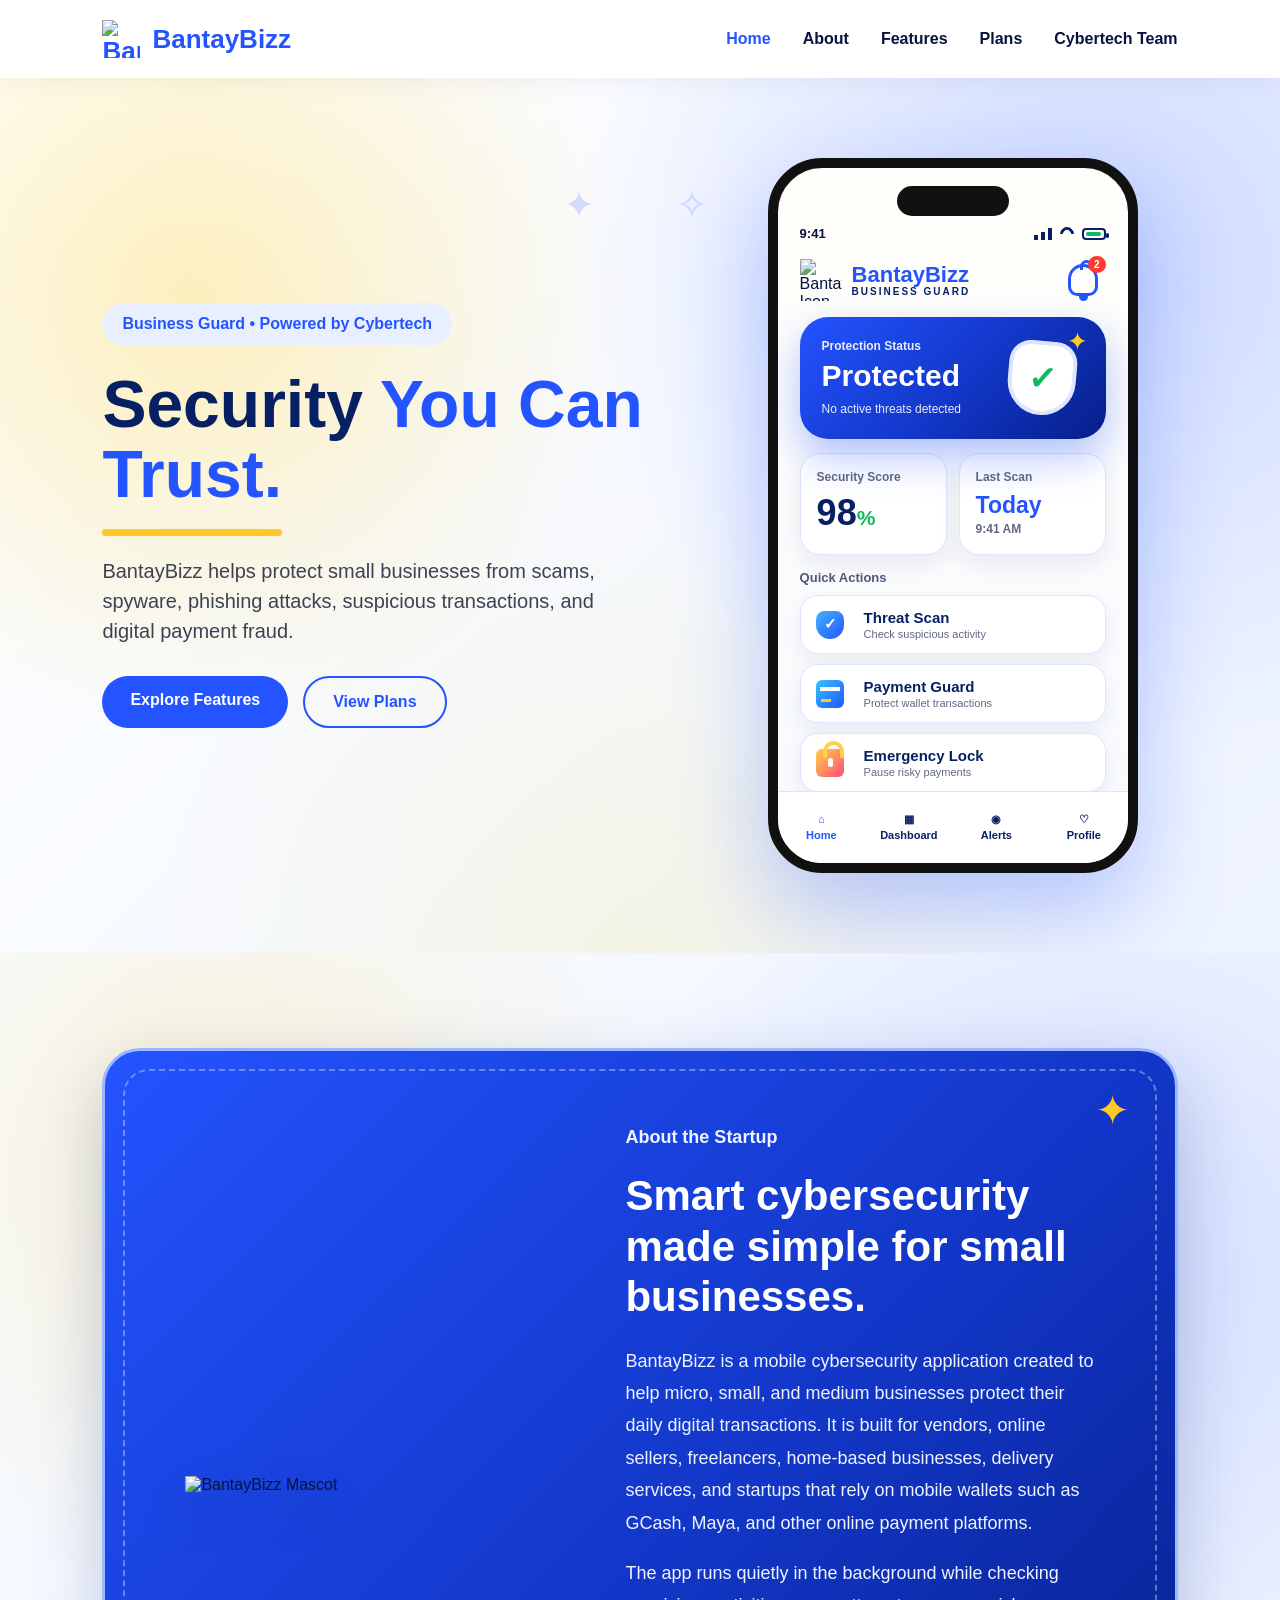
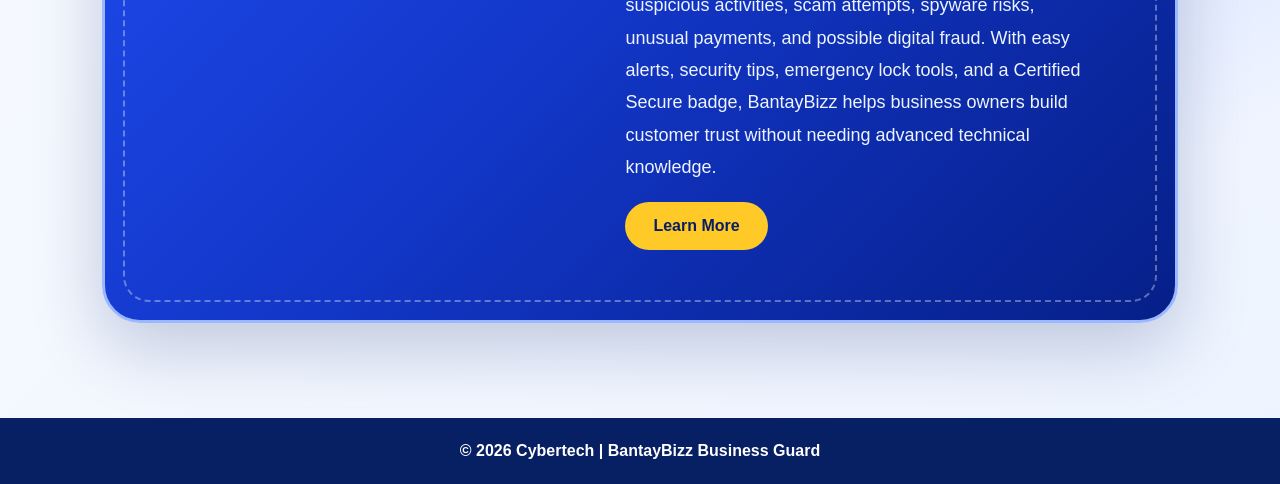
==== index.html @ c8e2ccb4 "Add files via upload" ====
<!DOCTYPE html>
<html lang="en">

<head>
    <meta charset="UTF-8" />
    <meta name="viewport" content="width=device-width, initial-scale=1.0" />
    <title>BantayBizz | Cybertech</title>
    <link rel="stylesheet" href="style.css?v=10" />
</head>

<body>

    <header>
        <nav class="navbar">
            <a href="index.html" class="brand">
                <img src="pics/app_icon.png" alt="BantayBizz Icon">
                <span>BantayBizz</span>
            </a>

            <ul class="nav-links">
                <li><a href="index.html" class="active">Home</a></li>
                <li><a href="about.html">About</a></li>
                <li><a href="features.html">Features</a></li>
                <li><a href="plans.html">Plans</a></li>
                <li><a href="cybertech.html">Cybertech Team</a></li>
            </ul>
        </nav>
    </header>

    <main>

        <section class="hero">
            <div class="hero-text">
                <p class="badge">Business Guard • Powered by Cybertech</p>

                <h1>Security <span>You Can Trust.</span></h1>

                <p class="description">
                    BantayBizz helps protect small businesses from scams, spyware,
                    phishing attacks, suspicious transactions, and digital payment fraud.
                </p>

                <div class="buttons">
                    <a href="features.html" class="btn primary">Explore Features</a>
                    <a href="plans.html" class="btn secondary">View Plans</a>
                </div>
            </div>

            <div class="hero-phone">
                <div class="iphone">
                    <div class="dynamic-island"></div>

                    <div class="phone-status">
                        <span>9:41</span>
                        <div class="status-icons">
                            <span class="signal"></span>
                            <span class="wifi"></span>
                            <span class="battery"></span>
                        </div>
                    </div>

                    <div class="app-logo">
                        <img src="pics/app_icon.png" alt="BantayBizz Icon">
                        <div>
                            <h3>BantayBizz</h3>
                            <p>Business Guard</p>
                        </div>
                        <span class="phone-bell"><b>2</b></span>
                    </div>

                    <div class="secure-card">
                        <div>
                            <p>Protection Status</p>
                            <h2>Protected</h2>
                            <span>No active threats detected</span>
                        </div>
                        <div class="shield-icon">✓</div>
                    </div>

                    <div class="score-row">
                        <div class="score-card">
                            <p>Security Score</p>
                            <h2>98<span>%</span></h2>
                        </div>

                        <div class="scan-card">
                            <p>Last Scan</p>
                            <h3>Today</h3>
                            <span>9:41 AM</span>
                        </div>
                    </div>

                    <p class="quick-label">Quick Actions</p>

                    <div class="action-list">
                        <div class="action-item">
                            <span class="icon shield-mini"></span>
                            <div>
                                <h4>Threat Scan</h4>
                                <p>Check suspicious activity</p>
                            </div>
                        </div>

                        <div class="action-item">
                            <span class="icon card-mini"></span>
                            <div>
                                <h4>Payment Guard</h4>
                                <p>Protect wallet transactions</p>
                            </div>
                        </div>

                        <div class="action-item">
                            <span class="icon lock-mini"></span>
                            <div>
                                <h4>Emergency Lock</h4>
                                <p>Pause risky payments</p>
                            </div>
                        </div>
                    </div>

                    <div class="trust-card">
                        <div>
                            <h3>Certified Secure</h3>
                            <p>Your shop is verified for safer customer transactions.</p>
                        </div>
                        <img src="pics/mascot.png" alt="Mascot">
                    </div>

                    <div class="phone-nav">
                        <span class="active">⌂<br>Home</span>
                        <span>▦<br>Dashboard</span>
                        <span>◉<br>Alerts</span>
                        <span>♡<br>Profile</span>
                    </div>
                </div>
            </div>
        </section>

        <section class="info-section">
            <div class="doodle-box">
                <div class="mascot-side">
                    <img src="pics/mascot.png" alt="BantayBizz Mascot">
                </div>

                <div class="text-side">
                    <p class="section-label">About the Startup</p>

                    <h2>Smart cybersecurity made simple for small businesses.</h2>

                    <p>
                        BantayBizz is a mobile cybersecurity application created to help micro,
                        small, and medium businesses protect their daily digital transactions.
                        It is built for vendors, online sellers, freelancers, home-based businesses,
                        delivery services, and startups that rely on mobile wallets such as GCash,
                        Maya, and other online payment platforms.
                    </p>

                    <p>
                        The app runs quietly in the background while checking suspicious activities,
                        scam attempts, spyware risks, unusual payments, and possible digital fraud.
                        With easy alerts, security tips, emergency lock tools, and a Certified Secure
                        badge, BantayBizz helps business owners build customer trust without needing
                        advanced technical knowledge.
                    </p>

                    <a href="about.html" class="btn light-btn">Learn More</a>
                </div>
            </div>
        </section>

    </main>

    <footer>
        <p>© 2026 Cybertech | BantayBizz Business Guard</p>
    </footer>

</body>

</html>
---- style.css ----
* {
    margin: 0;
    padding: 0;
    box-sizing: border-box;
    font-family: "Trebuchet MS", Arial, sans-serif;
}

:root {
    --blue: #2454ff;
    --blue2: #1236c7;
    --dark: #071f63;
    --yellow: #ffc928;
    --text: #07133f;
    --green: #10b861;
}

body {
    color: var(--text);
    background: #f8fbff;
}

header {
    background: white;
    box-shadow: 0 4px 25px rgba(0, 0, 0, 0.05);
    position: sticky;
    top: 0;
    z-index: 99;
}

.navbar {
    width: 84%;
    height: 78px;
    margin: auto;
    display: flex;
    align-items: center;
    justify-content: space-between;
}

.brand {
    text-decoration: none;
    color: var(--blue);
    font-size: 26px;
    font-weight: 900;
    display: flex;
    align-items: center;
    gap: 12px;
}

.brand img {
    width: 38px;
    height: 38px;
    object-fit: contain;
}

.nav-links {
    display: flex;
    list-style: none;
    gap: 32px;
}

.nav-links a {
    text-decoration: none;
    color: var(--text);
    font-weight: 900;
}

.nav-links a:hover,
.nav-links .active {
    color: var(--blue);
}

.hero {
    width: 100%;
    min-height: 88vh;
    display: grid;
    grid-template-columns: minmax(0, 1fr) 450px;
    align-items: center;
    gap: 80px;
    padding: 80px 8%;
    background:
        radial-gradient(circle at 15% 25%, rgba(255, 200, 0, 0.26), transparent 35%),
        radial-gradient(circle at 85% 20%, rgba(36, 84, 255, 0.2), transparent 40%),
        radial-gradient(circle at 50% 100%, rgba(255, 215, 0, 0.1), transparent 45%),
        linear-gradient(135deg, #ffffff 0%, #f7faff 45%, #edf3ff 100%);
    position: relative;
    overflow: hidden;
}

.hero::before {
    content: "✦  ✧  ✦";
    position: absolute;
    top: 105px;
    left: 44%;
    color: rgba(36, 84, 255, 0.18);
    font-size: 38px;
    letter-spacing: 35px;
}

.badge {
    display: inline-block;
    background: #e8efff;
    color: var(--blue);
    padding: 12px 20px;
    border-radius: 40px;
    font-weight: 900;
    margin-bottom: 25px;
}

.hero h1 {
    font-size: 66px;
    line-height: 1.05;
    color: var(--dark);
    margin-bottom: 20px;
}

.hero h1 span {
    color: var(--blue);
}

.hero h1::after {
    content: "";
    display: block;
    width: 180px;
    height: 7px;
    background: var(--yellow);
    border-radius: 20px;
    margin-top: 20px;
}

.description {
    max-width: 560px;
    font-size: 20px;
    line-height: 1.5;
    color: #3d4253;
    margin-bottom: 30px;
}

.buttons {
    display: flex;
    gap: 15px;
}

.btn {
    text-decoration: none;
    padding: 15px 28px;
    border-radius: 40px;
    font-weight: 900;
    display: inline-block;
}

.primary {
    background: var(--blue);
    color: white;
}

.secondary {
    border: 2px solid var(--blue);
    color: var(--blue);
}

.light-btn {
    background: var(--yellow);
    color: var(--dark);
}

.hero-phone {
    display: flex;
    justify-content: center;
    align-items: center;
}

.iphone {
    width: 370px;
    height: 715px;
    background: linear-gradient(180deg, #fffefa 0%, #f7faff 100%);
    border: 10px solid #111;
    border-radius: 54px;
    padding: 58px 22px 82px;
    position: relative;
    overflow: hidden;
    box-shadow: 0 38px 90px rgba(36, 84, 255, 0.30);
}

.dynamic-island {
    position: absolute;
    top: 18px;
    left: 50%;
    transform: translateX(-50%);
    width: 112px;
    height: 30px;
    background: #111;
    border-radius: 40px;
    z-index: 5;
}

.phone-status {
    display: flex;
    justify-content: space-between;
    font-size: 13px;
    font-weight: 900;
    margin-bottom: 18px;
}

.status-icons {
    display: flex;
    align-items: center;
    gap: 8px;
}

.signal {
    width: 18px;
    height: 12px;
    background:
        linear-gradient(var(--dark), var(--dark)) 0 7px/4px 5px no-repeat,
        linear-gradient(var(--dark), var(--dark)) 7px 4px/4px 8px no-repeat,
        linear-gradient(var(--dark), var(--dark)) 14px 0/4px 12px no-repeat;
}

.wifi {
    width: 14px;
    height: 14px;
    border: 3px solid var(--dark);
    border-left-color: transparent;
    border-bottom-color: transparent;
    border-radius: 50%;
    transform: rotate(-45deg);
}

.battery {
    width: 24px;
    height: 12px;
    border: 2px solid var(--dark);
    border-radius: 4px;
    position: relative;
}

.battery::before {
    content: "";
    position: absolute;
    right: -5px;
    top: 3px;
    width: 3px;
    height: 5px;
    background: var(--dark);
    border-radius: 2px;
}

.battery::after {
    content: "";
    position: absolute;
    left: 2px;
    top: 2px;
    width: 15px;
    height: 4px;
    background: var(--green);
    border-radius: 2px;
}

.app-logo {
    display: grid;
    grid-template-columns: 42px 1fr 38px;
    align-items: center;
    gap: 10px;
    margin-bottom: 16px;
}

.app-logo img {
    width: 42px;
    height: 42px;
    object-fit: contain;
}

.app-logo h3 {
    color: var(--blue);
    font-size: 22px;
    line-height: 1;
}

.app-logo p {
    color: var(--dark);
    font-size: 10px;
    font-weight: 900;
    letter-spacing: 2px;
    text-transform: uppercase;
}

.phone-bell {
    position: relative;
    width: 30px;
    height: 32px;
    border: 3px solid var(--blue);
    border-radius: 16px 16px 10px 10px;
    display: inline-block;
}

.phone-bell::before {
    content: "";
    position: absolute;
    top: -7px;
    left: 9px;
    width: 7px;
    height: 7px;
    border: 3px solid var(--blue);
    border-bottom: 0;
    border-radius: 10px 10px 0 0;
}

.phone-bell::after {
    content: "";
    position: absolute;
    bottom: -8px;
    left: 8px;
    width: 9px;
    height: 5px;
    background: var(--blue);
    border-radius: 0 0 8px 8px;
}

.phone-bell b {
    position: absolute;
    top: -11px;
    right: -11px;
    background: #ff3b30;
    color: white;
    font-size: 10px;
    padding: 3px 6px;
    border-radius: 50%;
    z-index: 4;
}

.secure-card {
    background: linear-gradient(135deg, #2454ff 0%, #1236c7 55%, #061f88 100%);
    color: white;
    border-radius: 28px;
    padding: 22px;
    display: grid;
    grid-template-columns: 1fr 76px;
    align-items: center;
    gap: 12px;
    box-shadow: 0 18px 40px rgba(36, 84, 255, 0.35);
    margin-bottom: 14px;
    position: relative;
    overflow: hidden;
}

.secure-card::after {
    content: "✦";
    position: absolute;
    right: 18px;
    top: 10px;
    color: var(--yellow);
    font-size: 25px;
}

.secure-card p {
    font-size: 12px;
    opacity: 0.9;
    font-weight: 900;
}

.secure-card h2 {
    font-size: 30px;
    margin: 6px 0;
}

.secure-card span {
    font-size: 12px;
    opacity: 0.9;
}

.shield-icon {
    width: 68px;
    height: 74px;
    background: white;
    color: var(--green);
    border-radius: 24px 24px 38px 38px;
    display: flex;
    align-items: center;
    justify-content: center;
    font-size: 34px;
    font-weight: 900;
    transform: rotate(5deg);
    box-shadow: inset 0 0 0 4px rgba(36, 84, 255, 0.15);
}

.score-row {
    display: grid;
    grid-template-columns: 1fr 1fr;
    gap: 12px;
    margin-bottom: 15px;
}

.score-card,
.scan-card {
    background: white;
    border: 1px solid #dce6ff;
    border-radius: 20px;
    padding: 16px;
    min-height: 102px;
    box-shadow: 0 10px 25px rgba(7, 31, 99, 0.08);
}

.score-card p,
.scan-card p {
    color: #606980;
    font-size: 12px;
    font-weight: 900;
    margin-bottom: 8px;
}

.score-card h2 {
    color: var(--dark);
    font-size: 36px;
}

.score-card h2 span {
    color: var(--green);
    font-size: 21px;
}

.scan-card h3 {
    color: var(--blue);
    font-size: 23px;
}

.scan-card span {
    color: #606980;
    font-size: 12px;
    font-weight: 700;
}

.quick-label {
    color: #4f5874;
    font-size: 13px;
    font-weight: 900;
    margin-bottom: 10px;
}

.action-list {
    display: grid;
    gap: 10px;
    margin-bottom: 13px;
}

.action-item {
    background: white;
    border: 1px solid #dce6ff;
    border-radius: 18px;
    padding: 13px 15px;
    display: grid;
    grid-template-columns: 38px 1fr;
    gap: 10px;
    align-items: center;
    box-shadow: 0 8px 22px rgba(7, 31, 99, 0.07);
}

.action-item h4 {
    color: var(--dark);
    font-size: 15px;
}

.action-item p {
    color: #606980;
    font-size: 11px;
    margin-top: 2px;
}

.icon {
    width: 28px;
    height: 28px;
    display: inline-block;
    position: relative;
}

.shield-mini {
    background: linear-gradient(135deg, #43b3ff, #2454ff);
    border-radius: 9px 9px 15px 15px;
}

.shield-mini::after {
    content: "✓";
    color: white;
    font-size: 15px;
    font-weight: 900;
    position: absolute;
    left: 8px;
    top: 4px;
}

.card-mini {
    background: linear-gradient(135deg, #32c5ff, #2454ff);
    border-radius: 6px;
}

.card-mini::before {
    content: "";
    position: absolute;
    left: 4px;
    right: 4px;
    top: 7px;
    height: 4px;
    background: white;
}

.card-mini::after {
    content: "";
    position: absolute;
    left: 5px;
    bottom: 6px;
    width: 10px;
    height: 3px;
    background: var(--yellow);
}

.lock-mini {
    background: linear-gradient(135deg, #ffcf4a, #ff4e7a);
    border-radius: 6px;
}

.lock-mini::before {
    content: "";
    position: absolute;
    left: 7px;
    top: -8px;
    width: 13px;
    height: 13px;
    border: 4px solid #ffcf4a;
    border-bottom: 0;
    border-radius: 14px 14px 0 0;
}

.lock-mini::after {
    content: "";
    position: absolute;
    left: 12px;
    top: 9px;
    width: 5px;
    height: 9px;
    background: white;
    border-radius: 4px;
}

.trust-card {
    background: linear-gradient(135deg, #fff7d8, #eaf1ff);
    border: 1px solid #ffe28a;
    border-radius: 22px;
    padding: 14px;
    display: grid;
    grid-template-columns: 1fr 65px;
    gap: 10px;
    align-items: center;
}

.trust-card h3 {
    color: var(--dark);
    font-size: 17px;
}

.trust-card p {
    color: #5f6680;
    font-size: 12px;
    margin-top: 4px;
}

.trust-card img {
    width: 65px;
    height: 65px;
    object-fit: contain;
}

.phone-nav {
    position: absolute;
    left: 0;
    right: 0;
    bottom: 0;
    height: 72px;
    background: white;
    border-top: 1px solid #dbe5ff;
    display: grid;
    grid-template-columns: repeat(4, 1fr);
    align-items: center;
}

.phone-nav span {
    text-align: center;
    font-size: 11px;
    font-weight: 900;
    color: var(--dark);
    line-height: 1.4;
}

.phone-nav .active {
    color: var(--blue);
}

.info-section {
    width: 100%;
    padding: 95px 8%;
    background:
        radial-gradient(circle at 18% 20%, rgba(255, 201, 40, 0.18), transparent 32%),
        radial-gradient(circle at 85% 30%, rgba(36, 84, 255, 0.16), transparent 38%),
        linear-gradient(135deg, #f8fbff, #eef4ff);
}

.doodle-box {
    background: linear-gradient(135deg, #2454ff 0%, #1236c7 55%, #061f88 100%);
    border: 3px solid #9bb7ff;
    border-radius: 38px;
    padding: 70px 80px;
    display: grid;
    grid-template-columns: 370px 1fr;
    gap: 70px;
    align-items: center;
    box-shadow: 0 25px 70px rgba(7, 31, 99, 0.22);
    position: relative;
    overflow: hidden;
}

.doodle-box::after {
    content: "";
    position: absolute;
    inset: 18px;
    border: 2px dashed rgba(255, 255, 255, 0.35);
    border-radius: 26px;
    pointer-events: none;
}

.doodle-box::before {
    content: "✦";
    position: absolute;
    top: 35px;
    right: 45px;
    color: var(--yellow);
    font-size: 42px;
}

.mascot-side img {
    width: 365px;
    max-width: 100%;
    display: block;
    filter: drop-shadow(0 18px 25px rgba(0, 0, 0, 0.22));
}

.text-side {
    position: relative;
    z-index: 2;
}

.section-label {
    color: var(--yellow);
    font-weight: 900;
    margin-bottom: 12px;
}

.text-side h2 {
    font-size: 42px;
    line-height: 1.2;
    color: white;
    margin-bottom: 22px;
}

.text-side p {
    font-size: 18px;
    line-height: 1.8;
    color: #eef4ff;
    margin-bottom: 18px;
}

footer {
    background: var(--dark);
    color: white;
    text-align: center;
    padding: 24px;
    font-weight: 700;
}

@media (max-width: 950px) {
    .nav-links {
        display: none;
    }

    .hero {
        grid-template-columns: 1fr;
        text-align: center;
        padding: 55px 7%;
    }

    .hero h1 {
        font-size: 45px;
    }

    .hero h1::after {
        margin-left: auto;
        margin-right: auto;
    }

    .buttons {
        justify-content: center;
    }

    .doodle-box {
        grid-template-columns: 1fr;
        text-align: center;
        padding: 40px;
    }

    .mascot-side img {
        margin: auto;
    }
}

/* ABOUT PAGE */

.about-hero {
    min-height: 82vh;
    padding: 90px 8%;
    display: grid;
    grid-template-columns: 1fr 480px;
    gap: 70px;
    align-items: center;
    background:
        radial-gradient(circle at 15% 25%, rgba(255, 201, 40, 0.22), transparent 35%),
        radial-gradient(circle at 85% 15%, rgba(36, 84, 255, 0.18), transparent 38%),
        linear-gradient(135deg, #ffffff, #eef4ff);
}

.about-hero-text h1 {
    font-size: 58px;
    line-height: 1.08;
    color: var(--dark);
    margin-bottom: 22px;
}

.about-hero-text p {
    font-size: 20px;
    line-height: 1.7;
    color: #40485f;
    max-width: 720px;
}

.about-hero-img {
    display: flex;
    justify-content: center;
}

.about-hero-img img {
    width: 430px;
    max-width: 100%;
    filter: drop-shadow(0 25px 40px rgba(36, 84, 255, 0.22));
    animation: floatAbout 4s ease-in-out infinite;
}

@keyframes floatAbout {

    0%,
    100% {
        transform: translateY(0);
    }

    50% {
        transform: translateY(-14px);
    }
}

.about-content {
    padding: 90px 8%;
    background: #f8fbff;
}

.about-blue-card {
    background: linear-gradient(135deg, #2454ff, #1236c7 55%, #061f88);
    color: white;
    padding: 65px 75px;
    border-radius: 38px;
    border: 3px solid #9bb7ff;
    box-shadow: 0 25px 70px rgba(7, 31, 99, 0.22);
    position: relative;
    overflow: hidden;
}

.about-blue-card::after {
    content: "";
    position: absolute;
    inset: 18px;
    border: 2px dashed rgba(255, 255, 255, 0.35);
    border-radius: 26px;
    pointer-events: none;
}

.about-blue-card h2 {
    font-size: 42px;
    margin-bottom: 24px;
}

.about-blue-card p {
    color: #eef4ff;
    font-size: 18px;
    line-height: 1.8;
    margin-bottom: 18px;
    position: relative;
    z-index: 2;
}

.why-section {
    padding: 95px 8%;
    text-align: center;
    background:
        radial-gradient(circle at left, rgba(255, 201, 40, 0.18), transparent 35%),
        linear-gradient(135deg, #ffffff, #eef4ff);
}

.center {
    text-align: center;
}

.section-title {
    font-size: 46px;
    color: var(--dark);
    margin: 12px auto 45px;
    max-width: 850px;
}

.three-grid {
    display: grid;
    grid-template-columns: repeat(3, 1fr);
    gap: 28px;
}

.why-card {
    background: white;
    border: 2px solid #dce6ff;
    border-radius: 30px;
    padding: 38px;
    text-align: left;
    box-shadow: 0 18px 45px rgba(7, 31, 99, 0.08);
    transition: 0.3s;
}

.why-card:hover {
    transform: translateY(-10px);
    box-shadow: 0 25px 60px rgba(36, 84, 255, 0.18);
}

.why-card span {
    font-size: 42px;
}

.why-card h3 {
    color: var(--blue);
    font-size: 25px;
    margin: 18px 0 12px;
}

.why-card p {
    color: #4f5874;
    line-height: 1.7;
    font-size: 17px;
}

.yellow-card {
    background: linear-gradient(135deg, #fff7d8, #ffffff);
    border-color: #ffe28a;
}

.target-section {
    padding: 90px 8%;
    background: #f8fbff;
}

.target-box {
    background: white;
    border: 3px solid #d7e5ff;
    border-radius: 35px;
    padding: 60px;
    box-shadow: 0 22px 60px rgba(7, 31, 99, 0.08);
}

.target-box h2 {
    color: var(--dark);
    font-size: 42px;
    margin-bottom: 30px;
}

.target-tags {
    display: flex;
    flex-wrap: wrap;
    gap: 16px;
}

.target-tags span {
    background: #eaf1ff;
    color: var(--blue);
    padding: 14px 22px;
    border-radius: 999px;
    font-weight: 900;
    border: 2px solid #cbdcff;
}

@media (max-width: 950px) {
    .about-hero {
        grid-template-columns: 1fr;
        text-align: center;
    }

    .about-hero-text p {
        margin: auto;
    }

    .three-grid {
        grid-template-columns: 1fr;
    }

    .target-box {
        text-align: center;
    }

    .target-tags {
        justify-content: center;
    }
}

/* ===========================
   FEATURES PAGE
=========================== */

.features-hero {
    display: flex;
    align-items: center;
    justify-content: space-between;
    gap: 80px;

    padding: 110px 10% 90px;

    background:
        radial-gradient(circle at left, #fff4bf 0%, transparent 35%),
        radial-gradient(circle at right, #dfe8ff 0%, transparent 35%),
        #f7faff;
}

.features-hero-text {
    flex: 1;
}

.features-hero-text h1 {
    font-size: 62px;
    line-height: 1.05;
    color: #08266f;
    margin: 18px 0;
    max-width: 560px;
}

.features-hero-text p {
    max-width: 600px;
    color: #43506e;
    font-size: 18px;
    line-height: 1.8;
}

.features-hero-art {
    flex: 1;
    display: flex;
    justify-content: center;
}

.features-hero-art img {
    width: 430px;
    filter: drop-shadow(0 25px 45px rgba(27, 73, 214, .18));
    animation: float 4s ease-in-out infinite;
}

@keyframes float {

    0% {
        transform: translateY(0);
    }

    50% {
        transform: translateY(-14px);
    }

    100% {
        transform: translateY(0);
    }

}


/* ===========================
CAROUSEL
=========================== */

.feature-carousel-section {

    padding: 90px 8%;
    background: #f7faff;

}

.carousel-header {

    display: flex;
    justify-content: space-between;
    align-items: center;
    margin-bottom: 45px;

}

.carousel-header h2 {

    font-size: 42px;
    color: #08266f;

}

.carousel-buttons {

    display: flex;
    gap: 12px;

}

.carousel-buttons button {

    width: 52px;
    height: 52px;

    border: none;
    cursor: pointer;

    border-radius: 50%;

    background: white;

    font-size: 28px;

    color: #2752ff;

    box-shadow: 0 15px 30px rgba(0, 0, 0, .08);

    transition: .25s;

}

.carousel-buttons button:hover {

    background: #2752ff;
    color: white;
    transform: translateY(-3px);

}

.carousel-wrapper {

    overflow: hidden;

}

.features-carousel {

    display: flex;
    gap: 28px;

    overflow-x: auto;

    scroll-behavior: smooth;

    padding-bottom: 20px;

    scrollbar-width: none;

}

.features-carousel::-webkit-scrollbar {

    display: none;

}


/* ===========================
FEATURE CARD
=========================== */

.feature-card {

    min-width: 330px;

    background: white;

    border-radius: 28px;

    padding: 35px;

    box-shadow: 0 20px 45px rgba(34, 73, 190, .08);

    transition: .35s;

    position: relative;

    overflow: hidden;

}

.feature-card::before {

    content: "";

    position: absolute;

    left: 0;
    top: 0;

    height: 6px;
    width: 100%;

    background: linear-gradient(90deg, #2752ff, #ffd54d);

}

.feature-card:hover {

    transform: translateY(-12px);

    box-shadow: 0 35px 60px rgba(39, 82, 255, .18);

}

.feature-icon {

    width: 74px;
    height: 74px;

    display: flex;
    justify-content: center;
    align-items: center;

    border-radius: 22px;

    font-size: 34px;

    background: #fff9e6;

    margin-bottom: 25px;

}

.feature-card h3 {

    font-size: 30px;

    color: #08266f;

    margin-bottom: 16px;

}

.feature-card p {

    color: #56637d;

    font-size: 17px;

    line-height: 1.8;

}


/* ===========================
TIMELINE
=========================== */

.timeline-section {

    padding: 100px 8%;

    background: white;

    text-align: center;

}

.timeline {

    display: flex;

    justify-content: center;

    align-items: flex-start;

    margin-top: 70px;

    gap: 22px;

    flex-wrap: wrap;

}

.step {

    width: 220px;

}

.circle {

    width: 70px;
    height: 70px;

    margin: auto;

    border-radius: 50%;

    display: flex;

    justify-content: center;
    align-items: center;

    background: linear-gradient(135deg, #2752ff, #003ec9);

    color: white;

    font-size: 24px;

    font-weight: 700;

    margin-bottom: 20px;

    box-shadow: 0 15px 30px rgba(39, 82, 255, .25);

}

.step h4 {

    color: #08266f;

    margin-bottom: 12px;

    font-size: 24px;

}

.step p {

    color: #59667f;

    line-height: 1.7;

}

.line {

    width: 65px;

    height: 4px;

    margin-top: 34px;

    background: #ffd54d;

    border-radius: 20px;

}


/* ===========================
CTA
=========================== */

.cta-section {

    margin: 90px auto;

    width: min(1200px, 90%);

    padding: 70px;

    border-radius: 35px;

    text-align: center;

    background: linear-gradient(135deg, #1d4cff, #08266f);

    color: white;

    box-shadow: 0 30px 60px rgba(24, 64, 210, .18);

}

.cta-section h2 {

    font-size: 48px;

    margin-bottom: 20px;

}

.cta-section p {

    font-size: 18px;

    opacity: .95;

    max-width: 700px;

    margin: auto;

    line-height: 1.8;

    margin-bottom: 40px;

}

.cta-btn {

    background: white;

    color: #2752ff;

    padding: 16px 38px;

    border-radius: 40px;

    font-weight: 700;

    text-decoration: none;

    transition: .3s;

    display: inline-block;

}

.cta-btn:hover {

    transform: translateY(-4px);

    background: #ffd54d;

    color: #08266f;

}


/* ===========================
RESPONSIVE
=========================== */

@media(max-width:900px) {

    .features-hero {

        flex-direction: column-reverse;
        text-align: center;
        gap: 40px;

    }

    .features-hero-text h1 {

        font-size: 48px;
        margin: auto;

    }

    .features-hero-text p {

        margin: auto;

    }

    .features-hero-art img {

        width: 320px;

    }

    .carousel-header {

        flex-direction: column;
        gap: 25px;

    }

    .timeline {

        flex-direction: column;

        align-items: center;

    }

    .line {

        display: none;

    }

    .feature-card {

        min-width: 290px;

    }

}

/* =========================
   PLANS PAGE
========================= */

.plans-hero {
    text-align: center;
    padding: 110px 10% 70px;

    background:
        radial-gradient(circle at left, #fff2bb 0%, transparent 35%),
        radial-gradient(circle at right, #dfe8ff 0%, transparent 35%),
        #f7faff;
}

.plans-hero .badge {
    display: inline-block;
    padding: 12px 26px;
    border-radius: 50px;
    background: #eaf0ff;
    color: #2752ff;
    font-weight: 700;
    margin-bottom: 25px;
}

.plans-hero h1 {
    font-size: 64px;
    color: #08266f;
    margin-bottom: 20px;
}

.plans-hero p {
    max-width: 700px;
    margin: auto;
    font-size: 18px;
    line-height: 1.8;
    color: #586684;
}


/* =========================
   PRICING
========================= */

.pricing-section {

    display: grid;

    grid-template-columns: repeat(auto-fit, minmax(330px, 1fr));

    gap: 35px;

    padding: 80px 8%;

    background: #f7faff;

}

.pricing-card {

    background: white;

    border-radius: 35px;

    padding: 45px;

    position: relative;

    box-shadow: 0 25px 60px rgba(20, 55, 180, .08);

    transition: .35s;

    overflow: hidden;

}

.pricing-card::before {

    content: "";

    position: absolute;

    top: 0;
    left: 0;

    width: 100%;
    height: 6px;

    background: linear-gradient(90deg, #2752ff, #ffd54d);

}

.pricing-card:hover {

    transform: translateY(-12px);

    box-shadow: 0 40px 70px rgba(36, 84, 255, .18);

}

.plan-label {

    font-size: 14px;

    letter-spacing: 2px;

    text-transform: uppercase;

    color: #2752ff;

    font-weight: 700;

    margin-bottom: 15px;

}

.pricing-card h2 {

    font-size: 58px;

    color: #08266f;

    margin-bottom: 10px;

}

.pricing-card h2 span {

    font-size: 22px;

    font-weight: 500;

    color: #5d6c8f;

}

.plan-desc {

    color: #586684;

    line-height: 1.8;

    margin-bottom: 25px;

}

.pricing-card ul {

    list-style: none;

    padding: 0;

    margin: 0 0 35px;

}

.pricing-card li {

    padding: 14px 0;

    color: #23345f;

    border-bottom: 1px solid #eef2ff;

}

.pricing-card li::before {

    content: "✔";

    color: #22b455;

    font-weight: bold;

    margin-right: 10px;

}

.plan-btn {

    display: block;

    text-align: center;

    padding: 16px;

    border-radius: 40px;

    text-decoration: none;

    font-weight: 700;

    color: #2752ff;

    border: 2px solid #2752ff;

    transition: .3s;

}

.plan-btn:hover {

    background: #2752ff;

    color: white;

}


/* =========================
FEATURED PLAN
========================= */

.featured-plan {

    transform: scale(1.05);

    background: linear-gradient(180deg, #ffffff, #f7fbff);

    border: 2px solid #2752ff;

}

.featured-plan:hover {

    transform: scale(1.08);

}

.popular-tag {

    position: absolute;

    right: 30px;
    top: 25px;

    padding: 8px 18px;

    border-radius: 30px;

    background: #ffd54d;

    font-weight: 700;

    color: #08266f;

    font-size: 14px;

}

.popular-btn {

    background: #2752ff;

    color: white;

}

.popular-btn:hover {

    background: #123dd4;

}


/* =========================
BOTTOM INFO
========================= */

.plan-note {

    width: min(1250px, 92%);

    margin: 90px auto;

    padding: 65px;

    border-radius: 35px;

    display: flex;

    align-items: center;

    justify-content: space-between;

    gap: 60px;

    background: linear-gradient(135deg, #0f46ff, #08266f);

    color: white;

    box-shadow: 0 35px 70px rgba(17, 57, 214, .18);

}

.plan-note h2 {

    font-size: 42px;

    margin-bottom: 20px;

}

.plan-note p {

    line-height: 1.9;

    font-size: 18px;

    opacity: .95;

    max-width: 700px;

}

.plan-note img {

    width: 260px;

    filter: drop-shadow(0 18px 40px rgba(0, 0, 0, .25));

    animation: float 4s ease-in-out infinite;

}


/* =========================
RESPONSIVE
========================= */

@media(max-width:950px) {

    .plans-hero h1 {

        font-size: 48px;

    }

    .pricing-section {

        grid-template-columns: 1fr;

    }

    .featured-plan {

        transform: none;

    }

    .featured-plan:hover {

        transform: translateY(-10px);

    }

    .plan-note {

        flex-direction: column;

        text-align: center;

        padding: 45px 35px;

    }

    .plan-note img {

        width: 180px;

    }

}

/* CYBERTECH TEAM PAGE */

.team-hero {
    min-height: 82vh;
    padding: 90px 8%;
    display: grid;
    grid-template-columns: 1fr 520px;
    gap: 70px;
    align-items: center;
    background:
        radial-gradient(circle at 15% 25%, rgba(255, 201, 40, 0.24), transparent 35%),
        radial-gradient(circle at 85% 15%, rgba(36, 84, 255, 0.2), transparent 38%),
        linear-gradient(135deg, #ffffff, #eef4ff);
}

.team-hero-text h1 {
    font-size: 62px;
    line-height: 1.08;
    color: var(--dark);
    margin: 20px 0;
}

.team-hero-text p {
    max-width: 700px;
    font-size: 20px;
    line-height: 1.7;
    color: #4f5874;
}

.team-logo-card {
    background: white;
    border: 3px solid #d7e5ff;
    border-radius: 38px;
    padding: 45px;
    box-shadow: 0 25px 70px rgba(7, 31, 99, 0.12);
    position: relative;
}

.team-logo-card::after {
    content: "";
    position: absolute;
    inset: 18px;
    border: 2px dashed rgba(36, 84, 255, 0.22);
    border-radius: 26px;
    pointer-events: none;
}

.team-logo-card img {
    width: 100%;
    display: block;
}

.mission-vision {
    padding: 90px 8%;
    display: grid;
    grid-template-columns: repeat(2, 1fr);
    gap: 30px;
    background: #f8fbff;
}

.mv-card {
    background: linear-gradient(135deg, #2454ff, #1236c7 55%, #061f88);
    color: white;
    border-radius: 35px;
    padding: 50px;
    box-shadow: 0 25px 60px rgba(7, 31, 99, 0.18);
    position: relative;
    overflow: hidden;
}

.mv-card::after {
    content: "";
    position: absolute;
    inset: 15px;
    border: 2px dashed rgba(255, 255, 255, 0.28);
    border-radius: 25px;
    pointer-events: none;
}

.mv-card span {
    font-size: 45px;
}

.mv-card h2 {
    font-size: 36px;
    margin: 18px 0;
}

.mv-card p {
    color: #eef4ff;
    font-size: 18px;
    line-height: 1.8;
}

.why-created {
    width: 84%;
    margin: 80px auto;
    background: white;
    border: 3px solid #d7e5ff;
    border-radius: 38px;
    padding: 65px;
    display: grid;
    grid-template-columns: 1fr 300px;
    gap: 60px;
    align-items: center;
    box-shadow: 0 25px 70px rgba(7, 31, 99, 0.08);
}

.why-created h2 {
    color: var(--dark);
    font-size: 42px;
    margin-bottom: 22px;
}

.why-created p {
    color: #4f5874;
    font-size: 18px;
    line-height: 1.8;
    margin-bottom: 18px;
}

.why-created img {
    width: 290px;
    filter: drop-shadow(0 20px 35px rgba(36, 84, 255, 0.18));
}

.team-section {
    padding: 90px 8%;
    background:
        radial-gradient(circle at left, rgba(255, 201, 40, .18), transparent 35%),
        linear-gradient(135deg, #ffffff, #eef4ff);
    text-align: center;
}

.team-grid {
    margin-top: 45px;
    display: grid;
    grid-template-columns: repeat(4, 1fr);
    gap: 25px;
}

.member-card {
    background: white;
    border: 2px solid #dce6ff;
    border-radius: 30px;
    padding: 35px 25px;
    box-shadow: 0 18px 45px rgba(7, 31, 99, .08);
    transition: .3s;
}

.member-card:hover {
    transform: translateY(-10px);
    box-shadow: 0 28px 60px rgba(36, 84, 255, .18);
    border-color: var(--blue);
}

.member-photo {
    width: 95px;
    height: 95px;
    margin: 0 auto 22px;
    border-radius: 50%;
    background: linear-gradient(135deg, var(--blue), var(--yellow));
    display: flex;
    justify-content: center;
    align-items: center;
    color: white;
    font-size: 28px;
    font-weight: 900;
    box-shadow: 0 14px 30px rgba(36, 84, 255, .22);
}

.member-card h3 {
    color: var(--dark);
    font-size: 20px;
    margin-bottom: 10px;
}

.member-card p {
    color: #4f5874;
    font-weight: 800;
}

@media (max-width: 950px) {

    .team-hero,
    .why-created {
        grid-template-columns: 1fr;
        text-align: center;
    }

    .mission-vision {
        grid-template-columns: 1fr;
    }

    .team-grid {
        grid-template-columns: 1fr;
    }

    .why-created img {
        margin: auto;
    }
}
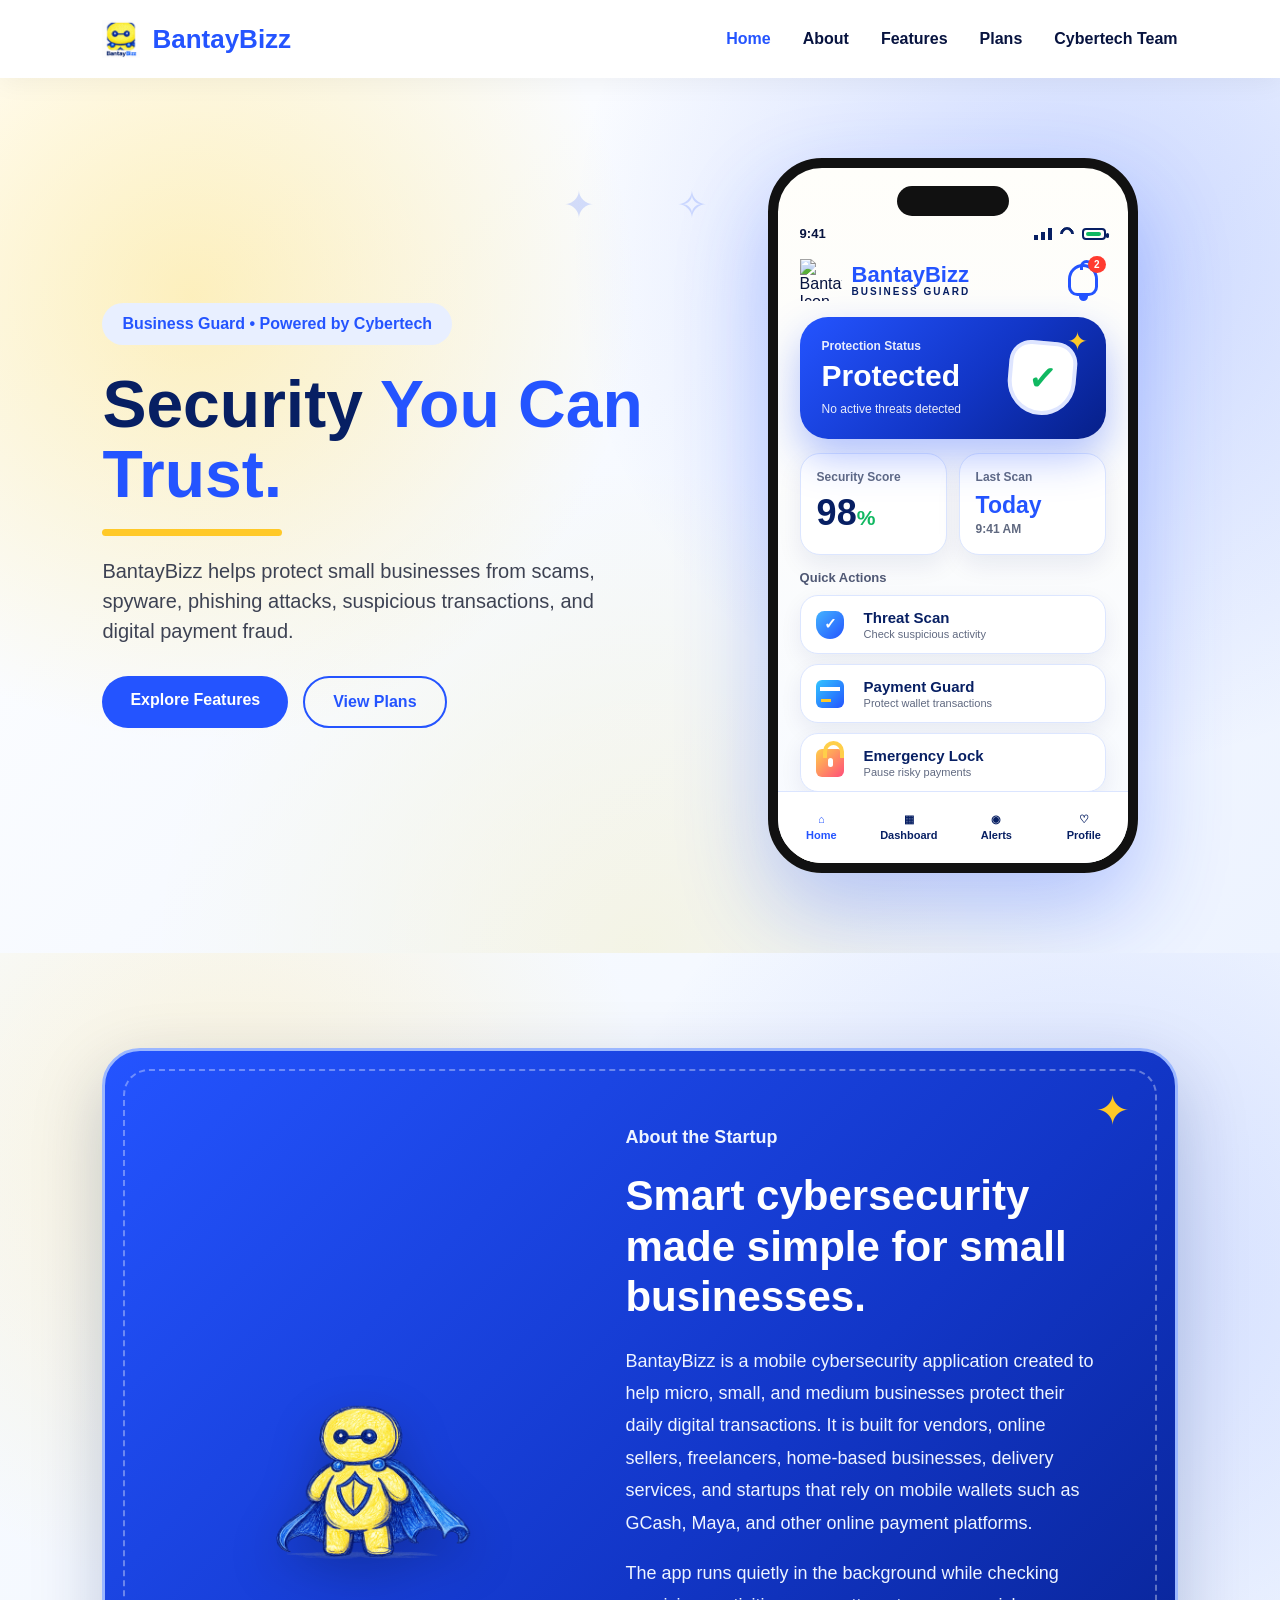
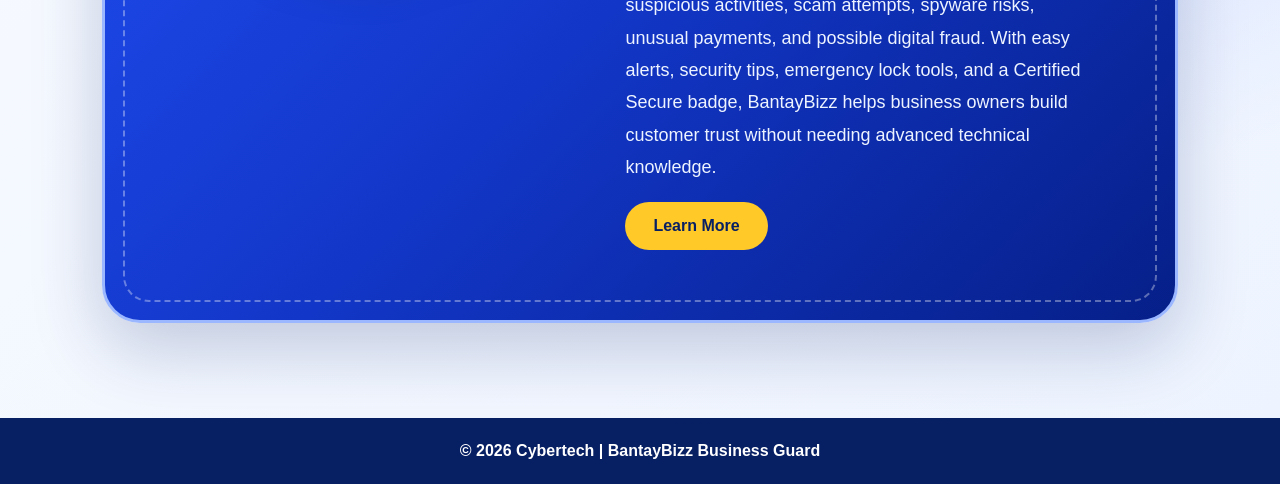
==== commit 519063d1: "Update index.html" ====
--- a/index.html
+++ b/index.html
@@ -13,7 +13,7 @@
     <header>
         <nav class="navbar">
             <a href="index.html" class="brand">
-                <img src="pics/app_icon.png" alt="BantayBizz Icon">
+                <img src="app_icon.png" alt="BantayBizz Icon">
                 <span>BantayBizz</span>
             </a>
 
@@ -123,7 +123,7 @@
                             <h3>Certified Secure</h3>
                             <p>Your shop is verified for safer customer transactions.</p>
                         </div>
-                        <img src="pics/mascot.png" alt="Mascot">
+                        <img src="mascot.png" alt="Mascot">
                     </div>
 
                     <div class="phone-nav">
@@ -139,7 +139,7 @@
         <section class="info-section">
             <div class="doodle-box">
                 <div class="mascot-side">
-                    <img src="pics/mascot.png" alt="BantayBizz Mascot">
+                    <img src="mascot.png" alt="BantayBizz Mascot">
                 </div>
 
                 <div class="text-side">
@@ -176,4 +176,4 @@
 
 </body>
 
-</html>+</html>
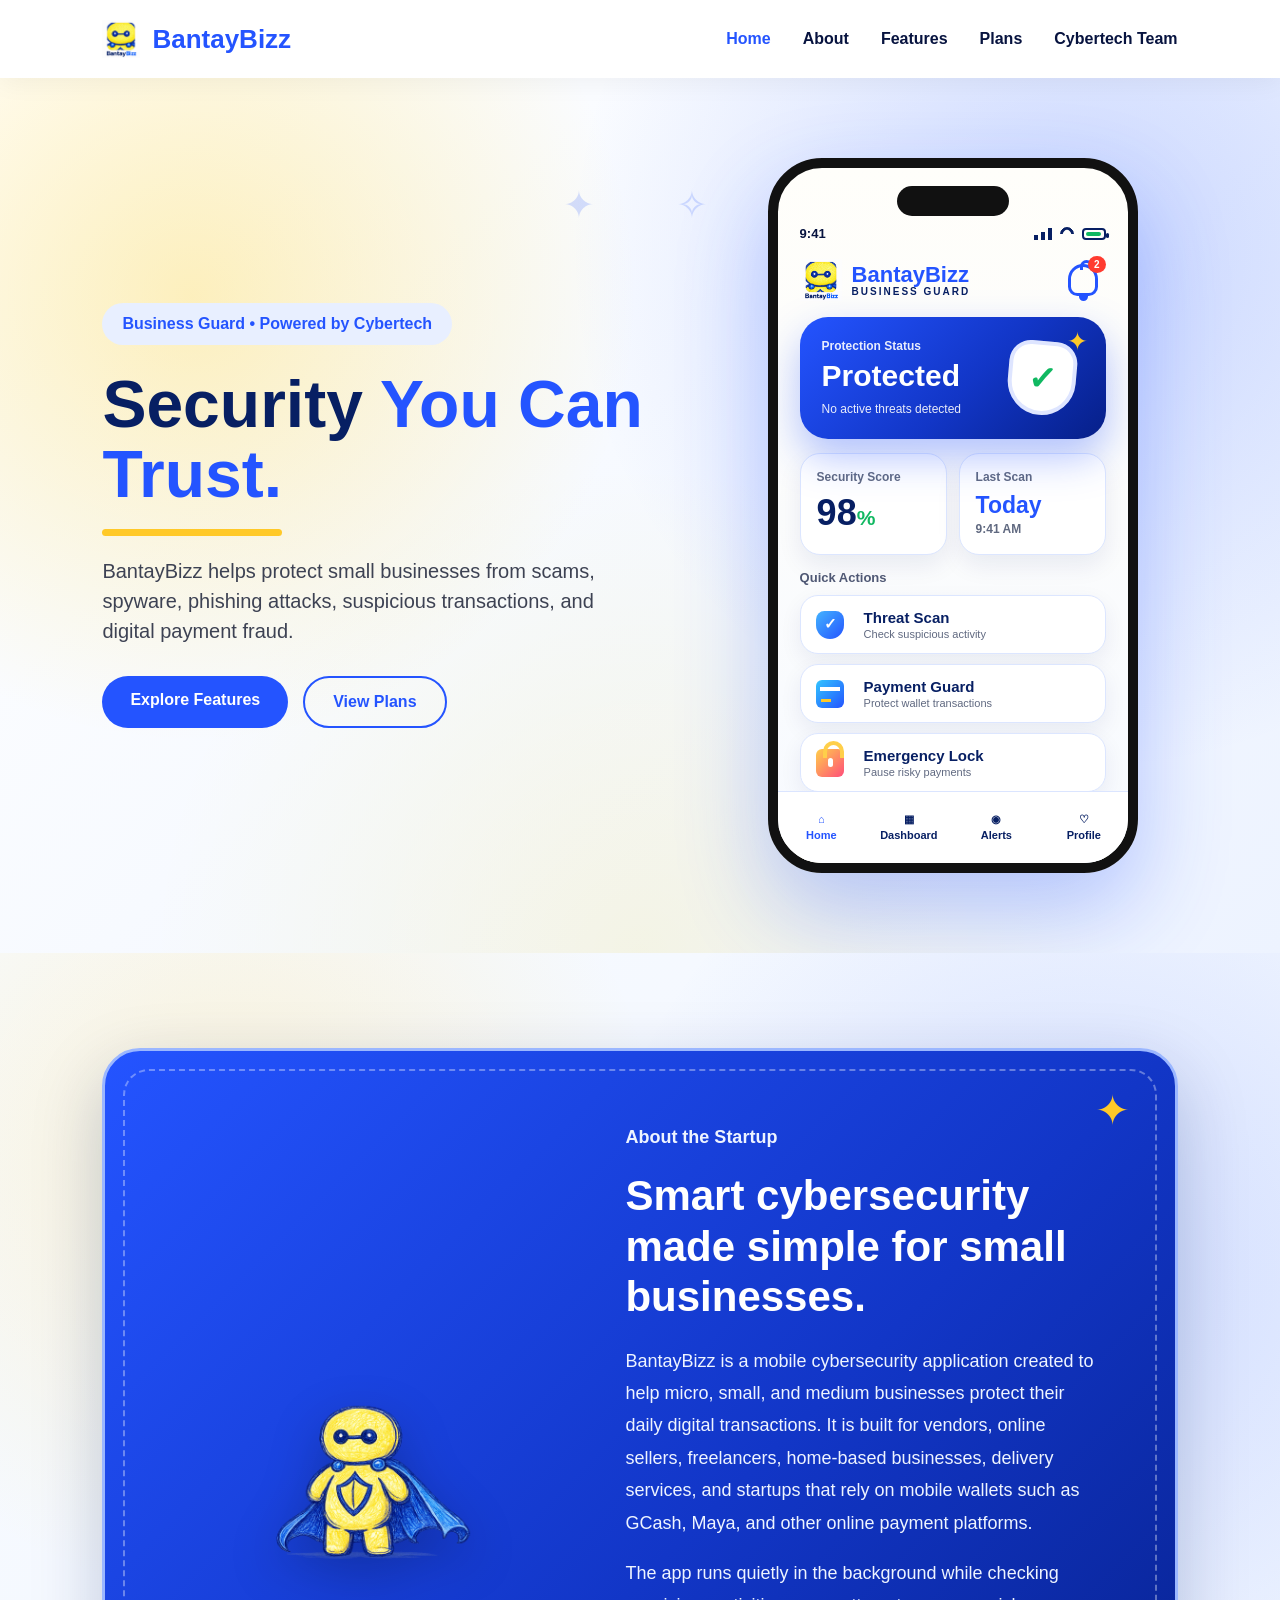
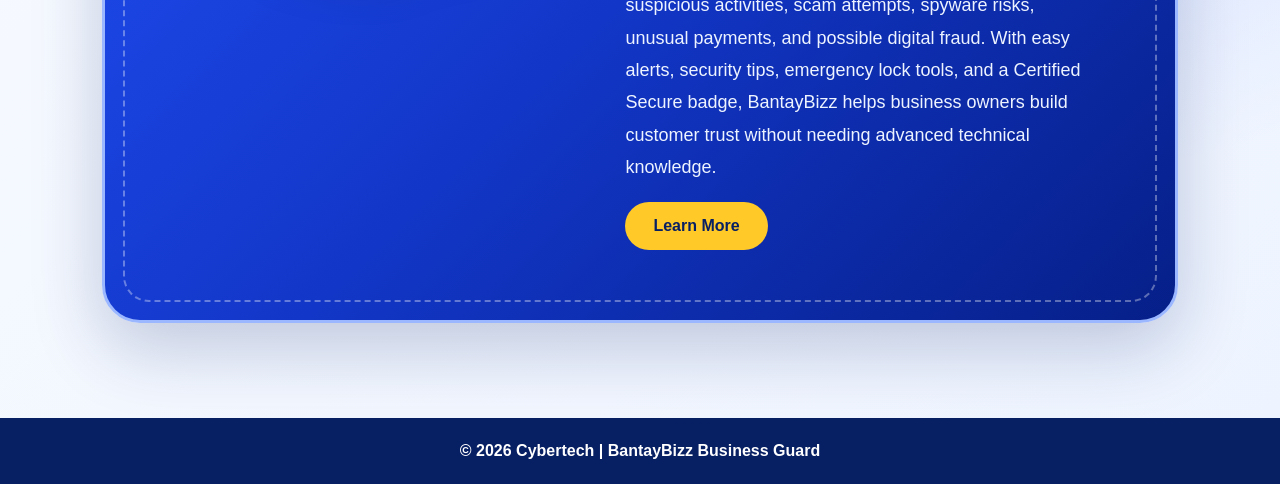
==== commit c5e9aec8: "Update index.html" ====
--- a/index.html
+++ b/index.html
@@ -60,7 +60,7 @@
                     </div>
 
                     <div class="app-logo">
-                        <img src="pics/app_icon.png" alt="BantayBizz Icon">
+                        <img src="app_icon.png" alt="BantayBizz Icon">
                         <div>
                             <h3>BantayBizz</h3>
                             <p>Business Guard</p>
